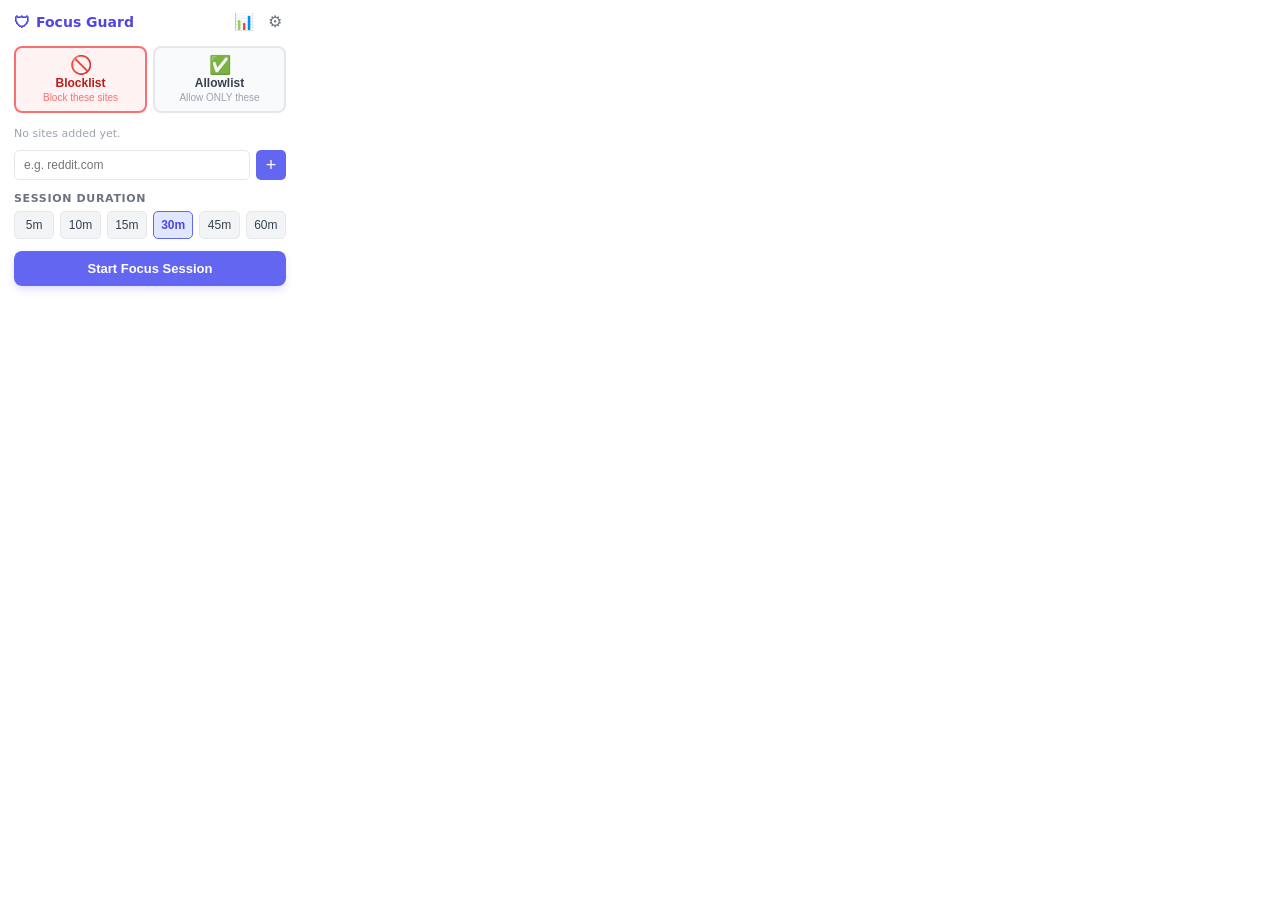
==== extension/popup.html @ ac815baa "Add extension source and update README" ====
<!DOCTYPE html>
<html lang="en">
<head>
  <meta charset="UTF-8" />
  <meta name="viewport" content="width=device-width, initial-scale=1.0" />
  <title>Focus Guard</title>
  <link rel="stylesheet" href="popup.css" />
</head>
<body>

  <!-- ── Idle View ── -->
  <div id="view-idle" class="view">
    <header class="header">
      <div class="logo">
        <span class="logo-icon">🛡</span>
        <span class="logo-text">Focus Guard</span>
      </div>
      <div class="header-right">
        <button id="btn-stats-idle" class="icon-btn" title="Stats">📊</button>
        <button id="btn-settings" class="icon-btn" title="Settings">⚙</button>
      </div>
    </header>

    <div class="section">
      <div class="mode-picker">
        <button id="mode-btn-block" class="mode-btn mode-btn-block active" type="button">
          <span class="mode-btn-icon">🚫</span>
          <span class="mode-btn-label">Blocklist</span>
          <span class="mode-btn-sub">Block these sites</span>
        </button>
        <button id="mode-btn-allow" class="mode-btn mode-btn-allow" type="button">
          <span class="mode-btn-icon">✅</span>
          <span class="mode-btn-label">Allowlist</span>
          <span class="mode-btn-sub">Allow ONLY these</span>
        </button>
      </div>
      <ul id="site-list" class="site-list"></ul>
      <div class="add-site-row">
        <input id="site-input" type="text" class="site-input" placeholder="e.g. reddit.com" />
        <button id="btn-add-site" class="btn-icon-add">+</button>
      </div>
    </div>

    <div class="section">
      <div class="section-label">Session Duration</div>
      <div class="duration-picker">
        <button class="duration-btn" data-min="5">5m</button>
        <button class="duration-btn" data-min="10">10m</button>
        <button class="duration-btn" data-min="15">15m</button>
        <button class="duration-btn active" data-min="30">30m</button>
        <button class="duration-btn" data-min="45">45m</button>
        <button class="duration-btn" data-min="60">60m</button>
      </div>
    </div>

    <button id="btn-start" class="btn-primary">Start Focus Session</button>
  </div>

  <!-- ── Active View ── -->
  <div id="view-active" class="view hidden">
    <header class="header header-active">
      <div class="logo">
        <span class="logo-icon">🛡</span>
        <span class="logo-text">Focus Guard</span>
      </div>
      <div class="status-badge">FOCUSING</div>
    </header>

    <div class="timer-display">
      <div id="countdown" class="countdown">00:00</div>
      <div id="timer-label" class="timer-label">remaining</div>
    </div>

    <div class="stats-row">
      <div class="stat-item">
        <span class="stat-value" id="active-sites-count">0</span>
        <span class="stat-label" id="active-sites-label">sites blocked</span>
      </div>
      <div class="stat-divider"></div>
      <div class="stat-item">
        <span class="stat-value" id="active-attempts">0</span>
        <span class="stat-label">distractions</span>
      </div>
    </div>

    <div class="active-sites-section">
      <div class="active-sites-header">
        <span id="active-mode-pill" class="mode-pill"></span>
        <button id="btn-toggle-sites" class="active-sites-toggle" type="button">Manage sites ▾</button>
      </div>
      <div id="active-sites-panel" class="active-sites-panel hidden">
        <ul id="active-site-list" class="site-list site-list-sm"></ul>
        <div class="add-site-row">
          <input id="active-site-input" type="text" class="site-input" placeholder="Add a site..." />
          <button id="active-btn-add-site" class="btn-icon-add">+</button>
        </div>
      </div>
    </div>

    <button id="btn-end" class="btn-secondary">End Session Early</button>
  </div>

  <!-- ── Done View ── -->
  <div id="view-done" class="view hidden">
    <div class="done-icon">✓</div>
    <h2 class="done-title">Session Complete!</h2>

    <div class="done-stats">
      <div class="done-stat">
        <span class="done-stat-value" id="done-minutes">—</span>
        <span class="done-stat-label">minutes focused</span>
      </div>
      <div class="done-stat">
        <span class="done-stat-value" id="done-blocked">—</span>
        <span class="done-stat-label">distractions blocked</span>
      </div>
    </div>

    <div class="done-stat" style="text-align:center; margin-bottom: 10px;">
      <span class="done-stat-value" id="done-streak">0</span>
      <span class="done-stat-label">day streak</span>
    </div>
    <div id="done-cta"></div>
    <button id="btn-start-again" class="btn-primary">Start Another Session</button>
    <button id="btn-done-settings" class="btn-ghost">Settings</button>
  </div>

  <!-- ── Settings View ── -->
  <div id="view-settings" class="view hidden">
    <header class="header">
      <button id="btn-settings-back" class="icon-btn">←</button>
      <span class="view-title">Settings</span>
      <button id="btn-show-stats" class="icon-btn" title="Stats">📊</button>
    </header>

    <div class="section">
      <div class="section-row">
        <div>
          <div class="section-label no-margin">Schedule Mode</div>
          <div class="section-sublabel">Auto-start a session daily</div>
        </div>
        <label class="toggle">
          <input id="schedule-toggle" type="checkbox" />
          <span class="toggle-slider"></span>
        </label>
      </div>
      <div id="schedule-options" class="schedule-options hidden">
        <div class="schedule-row">
          <label class="schedule-label">Start time</label>
          <input id="schedule-time" type="time" class="schedule-time-input" value="09:00" />
        </div>
        <div class="schedule-row">
          <label class="schedule-label">Duration</label>
          <select id="schedule-duration" class="schedule-select">
            <option value="5">5 min</option>
            <option value="10">10 min</option>
            <option value="15">15 min</option>
            <option value="30" selected>30 min</option>
            <option value="45">45 min</option>
            <option value="60">60 min</option>
          </select>
        </div>
      </div>
    </div>
  </div>

  <!-- ── Stats View ── -->
  <div id="view-stats" class="view hidden">
    <header class="header">
      <button id="btn-stats-back" class="icon-btn">←</button>
      <span class="view-title">Stats</span>
      <span></span>
    </header>

    <div class="stats-summary">
      <div class="summary-card">
        <div class="summary-value" id="stat-total-time">0m</div>
        <div class="summary-label">Total focus time</div>
      </div>
      <div class="summary-card">
        <div class="summary-value" id="stat-week-sessions">0</div>
        <div class="summary-label">Sessions this week</div>
      </div>
      <div class="summary-card">
        <div class="summary-value" id="stat-streak">0</div>
        <div class="summary-label">Day streak</div>
      </div>
      <div class="summary-card">
        <div class="summary-value" id="stat-distractions">0</div>
        <div class="summary-label">All-time blocked</div>
      </div>
    </div>

    <div class="section">
      <div class="section-label">Focus minutes — last 7 days</div>
      <canvas id="stats-chart" width="260" height="120"></canvas>
    </div>

    <div class="section" style="margin-top: 14px;">
      <div class="section-label">Top Distractions</div>
      <ul id="top-sites-list" class="site-list" style="max-height: 140px;"></ul>
    </div>
    <p id="history-truncation-notice" class="hidden" style="font-size:11px; color:var(--gray-400); text-align:center; margin: 4px 0;">
      Showing last 90 sessions. Export to keep full history.
    </p>
    <button id="btn-export-stats" class="btn-outline" style="margin-top: 10px;">Export Stats (JSON)</button>
  </div>

  <script src="popup.js"></script>
</body>
</html>
---- extension/popup.css ----
/* Focus Guard — Popup Styles */

*, *::before, *::after {
  box-sizing: border-box;
  margin: 0;
  padding: 0;
}

:root {
  --indigo: #6366f1;
  --indigo-dark: #4f46e5;
  --indigo-light: #e0e7ff;
  --green: #22c55e;
  --red: #ef4444;
  --gray-50: #f9fafb;
  --gray-100: #f3f4f6;
  --gray-200: #e5e7eb;
  --gray-400: #9ca3af;
  --gray-500: #6b7280;
  --gray-700: #374151;
  --gray-900: #111827;
  --radius: 8px;
  --radius-sm: 5px;
}

body {
  width: 300px;
  font-family: -apple-system, BlinkMacSystemFont, 'Segoe UI', system-ui, sans-serif;
  font-size: 13px;
  color: var(--gray-900);
  background: #fff;
  overflow-x: hidden;
}

button:focus-visible, input:focus-visible {
  outline: 2px solid var(--indigo);
  outline-offset: 2px;
}

.view { padding: 12px 14px 14px; }
.hidden { display: none !important; }

/* ── Header ── */
.header {
  display: flex;
  align-items: center;
  justify-content: space-between;
  margin-bottom: 14px;
}

.header-active {
  background: var(--indigo-light);
  margin: -12px -14px 14px;
  padding: 10px 14px;
  border-radius: 0 0 var(--radius) var(--radius);
}

.logo {
  display: flex;
  align-items: center;
  gap: 6px;
  font-weight: 700;
  font-size: 14px;
  color: var(--indigo-dark);
}

.logo-icon { font-size: 16px; }

.header-right {
  display: flex;
  align-items: center;
  gap: 6px;
}

.view-title {
  font-weight: 600;
  font-size: 14px;
  color: var(--gray-700);
}

.status-badge {
  font-size: 10px;
  font-weight: 700;
  letter-spacing: 0.08em;
  color: var(--indigo-dark);
  background: white;
  padding: 2px 7px;
  border-radius: 20px;
}

.session-badge {
  font-size: 11px;
  color: var(--gray-500);
  font-weight: 500;
}

/* ── Buttons ── */
.btn-primary {
  display: block;
  width: 100%;
  padding: 10px;
  background: var(--indigo);
  color: white;
  border: none;
  border-radius: var(--radius);
  font-size: 13px;
  font-weight: 600;
  cursor: pointer;
  transition: all 0.15s;
  margin-top: 10px;
  box-shadow: 0 4px 10px -2px rgba(99, 102, 241, 0.3);
}

.btn-primary:active {
  transform: translateY(1px);
  box-shadow: 0 2px 4px -1px rgba(99, 102, 241, 0.3);
}

.btn-primary:hover { background: var(--indigo-dark); }
.btn-primary:disabled { 
  background: var(--gray-400); 
  cursor: default; 
  box-shadow: none; 
  transform: none;
}

.btn-primary.btn-sm {
  width: auto;
  display: inline-block;
  padding: 7px 14px;
  font-size: 12px;
  margin-top: 8px;
}

.btn-secondary {
  display: block;
  width: 100%;
  padding: 9px;
  background: white;
  color: var(--gray-700);
  border: 1.5px solid var(--gray-200);
  border-radius: var(--radius);
  font-size: 13px;
  font-weight: 500;
  cursor: pointer;
  margin-top: 10px;
  transition: border-color 0.15s, color 0.15s;
}

.btn-secondary:hover { border-color: var(--red); color: var(--red); }

.btn-ghost {
  display: block;
  width: 100%;
  padding: 8px;
  background: transparent;
  color: var(--gray-500);
  border: none;
  font-size: 12px;
  cursor: pointer;
  margin-top: 4px;
  text-decoration: underline;
}

.btn-ghost:hover { color: var(--gray-700); }

.btn-outline {
  display: block;
  width: 100%;
  padding: 9px;
  background: white;
  color: var(--indigo);
  border: 1.5px solid var(--indigo);
  border-radius: var(--radius);
  font-size: 13px;
  font-weight: 600;
  cursor: pointer;
  text-align: center;
  text-decoration: none;
  transition: background 0.15s;
}

.btn-outline:hover { background: var(--indigo-light); }


.icon-btn {
  background: transparent;
  border: none;
  cursor: pointer;
  font-size: 16px;
  padding: 2px 4px;
  color: var(--gray-500);
  line-height: 1;
  border-radius: var(--radius-sm);
}

.icon-btn:hover { color: var(--gray-700); background: var(--gray-100); }

/* ── Sections ── */
.section {
  margin-bottom: 12px;
}

.section-label {
  font-size: 11px;
  font-weight: 600;
  color: var(--gray-500);
  text-transform: uppercase;
  letter-spacing: 0.06em;
  margin-bottom: 6px;
}

.section-label.no-margin { margin-bottom: 2px; }

.section-sublabel {
  font-size: 11px;
  color: var(--gray-500);
}

.section-row {
  display: flex;
  align-items: center;
  justify-content: space-between;
  margin-bottom: 8px;
}

/* ── Site list ── */
.site-list {
  list-style: none;
  display: flex;
  flex-direction: column;
  gap: 4px;
  margin-bottom: 6px;
  max-height: 110px;
  overflow-y: auto;
}

.site-list:empty::after {
  content: 'No sites added yet.';
  font-size: 11px;
  color: var(--gray-400);
  padding: 4px 0;
}

.site-item {
  display: flex;
  align-items: center;
  justify-content: space-between;
  background: var(--gray-50);
  border: 1px solid var(--gray-200);
  border-radius: var(--radius-sm);
  padding: 5px 8px;
  font-size: 12px;
}

.site-remove {
  background: transparent;
  border: none;
  cursor: pointer;
  color: var(--gray-400);
  font-size: 14px;
  line-height: 1;
  padding: 4px;
  margin: -4px;
}

.site-remove:hover { color: var(--red); }

.add-site-row {
  display: flex;
  gap: 6px;
}

.site-input {
  flex: 1;
  padding: 6px 9px;
  border: 1.5px solid var(--gray-200);
  border-radius: var(--radius-sm);
  font-size: 12px;
  outline: none;
  transition: border-color 0.15s;
}

.site-input:focus { border-color: var(--indigo); }

.btn-icon-add {
  width: 30px;
  height: 30px;
  background: var(--indigo);
  color: white;
  border: none;
  border-radius: var(--radius-sm);
  font-size: 18px;
  cursor: pointer;
  display: flex;
  align-items: center;
  justify-content: center;
  line-height: 1;
  padding-bottom: 1px;
}

.btn-icon-add:hover { background: var(--indigo-dark); }

/* ── Duration picker ── */
.duration-picker {
  display: flex;
  gap: 6px;
  flex-wrap: wrap;
}

.duration-btn {
  flex: 1;
  padding: 6px 4px;
  background: var(--gray-100);
  border: 1.5px solid var(--gray-200);
  border-radius: var(--radius-sm);
  font-size: 12px;
  font-weight: 500;
  cursor: pointer;
  color: var(--gray-700);
  transition: all 0.15s;
}

.duration-btn:hover { border-color: var(--indigo); color: var(--indigo); }

.duration-btn.active {
  background: var(--indigo-light);
  border-color: var(--indigo);
  color: var(--indigo-dark);
  font-weight: 700;
}


/* ── Active view ── */
.timer-display {
  text-align: center;
  padding: 20px 0 16px;
}

.countdown {
  font-size: 52px;
  font-weight: 700;
  font-variant-numeric: tabular-nums;
  letter-spacing: -0.02em;
  color: var(--gray-900);
  line-height: 1;
}

.timer-label {
  font-size: 12px;
  color: var(--gray-400);
  margin-top: 4px;
}

.stats-row {
  display: flex;
  align-items: center;
  justify-content: center;
  gap: 0;
  background: var(--gray-50);
  border: 1px solid var(--gray-200);
  border-radius: var(--radius);
  overflow: hidden;
  margin-bottom: 4px;
}

.stat-item {
  flex: 1;
  display: flex;
  flex-direction: column;
  align-items: center;
  padding: 10px 8px;
}

.stat-value {
  font-size: 22px;
  font-weight: 700;
  color: var(--gray-900);
  font-variant-numeric: tabular-nums;
}

.stat-label {
  font-size: 10px;
  color: var(--gray-500);
  margin-top: 2px;
}

.stat-divider {
  width: 1px;
  height: 36px;
  background: var(--gray-200);
}

/* ── Done view ── */
.done-icon {
  width: 48px;
  height: 48px;
  background: #dcfce7;
  color: var(--green);
  border-radius: 50%;
  display: flex;
  align-items: center;
  justify-content: center;
  font-size: 22px;
  font-weight: 700;
  margin: 8px auto 10px;
}

.done-title {
  font-size: 17px;
  font-weight: 700;
  text-align: center;
  color: var(--gray-900);
  margin-bottom: 14px;
}

.done-stats {
  display: flex;
  gap: 10px;
  margin-bottom: 14px;
}

.done-stat {
  flex: 1;
  text-align: center;
  background: var(--gray-50);
  border: 1px solid var(--gray-200);
  border-radius: var(--radius);
  padding: 10px 8px;
}

.done-stat-value {
  display: block;
  font-size: 24px;
  font-weight: 700;
  color: var(--indigo);
  font-variant-numeric: tabular-nums;
}

.done-stat-label {
  font-size: 10px;
  color: var(--gray-400);
  margin-top: 2px;
}


/* ── Settings view ── */
/* ── Mode picker (segmented control) ── */
.mode-picker {
  display: flex;
  gap: 6px;
  margin-bottom: 10px;
}

.mode-btn {
  flex: 1;
  display: flex;
  flex-direction: column;
  align-items: center;
  gap: 2px;
  padding: 8px 6px;
  border: 2px solid var(--gray-200);
  border-radius: var(--radius);
  background: var(--gray-50);
  cursor: pointer;
  transition: all 0.15s;
  text-align: center;
}

.mode-btn:hover { border-color: var(--gray-400); background: var(--gray-100); }

.mode-btn-icon { font-size: 18px; line-height: 1; }

.mode-btn-label {
  font-size: 12px;
  font-weight: 700;
  color: var(--gray-700);
}

.mode-btn-sub {
  font-size: 10px;
  color: var(--gray-400);
  font-weight: 400;
}

/* Active: Blocklist = red tint */
.mode-btn-block.active {
  border-color: #f87171;
  background: #fef2f2;
}
.mode-btn-block.active .mode-btn-label { color: #b91c1c; }
.mode-btn-block.active .mode-btn-sub   { color: #f87171; }

/* Active: Allowlist = green tint */
.mode-btn-allow.active {
  border-color: #4ade80;
  background: #f0fdf4;
}
.mode-btn-allow.active .mode-btn-label { color: #15803d; }
.mode-btn-allow.active .mode-btn-sub   { color: #4ade80; }

/* ── Active view — mid-session site management ── */
.active-sites-section {
  margin: 8px 0 4px;
  border: 1px solid var(--gray-200);
  border-radius: var(--radius);
  overflow: hidden;
}

.active-sites-header {
  display: flex;
  align-items: center;
  justify-content: space-between;
  padding: 7px 10px;
  background: var(--gray-50);
}

.mode-pill {
  font-size: 11px;
  font-weight: 700;
  padding: 2px 8px;
  border-radius: 20px;
}

.mode-pill-block {
  background: #fef2f2;
  color: #b91c1c;
  border: 1px solid #fecaca;
}

.mode-pill-allow {
  background: #f0fdf4;
  color: #15803d;
  border: 1px solid #bbf7d0;
}

.active-sites-toggle {
  background: transparent;
  border: none;
  font-size: 11px;
  color: var(--indigo);
  cursor: pointer;
  padding: 0;
  font-weight: 500;
}

.active-sites-toggle:hover { text-decoration: underline; }

.active-sites-panel {
  padding: 8px 10px 10px;
  border-top: 1px solid var(--gray-200);
  background: white;
}

.site-list-sm {
  max-height: 80px;
  margin-bottom: 6px;
}

/* ── Toggle ── */
.toggle {
  position: relative;
  display: inline-block;
  width: 36px;
  height: 20px;
}

.toggle input { opacity: 0; width: 0; height: 0; }

.toggle-slider {
  position: absolute;
  cursor: pointer;
  inset: 0;
  background: var(--gray-300, #d1d5db);
  border-radius: 20px;
  transition: background 0.2s;
}

.toggle-slider::before {
  content: '';
  position: absolute;
  width: 14px;
  height: 14px;
  left: 3px;
  top: 3px;
  background: white;
  border-radius: 50%;
  transition: transform 0.2s;
  box-shadow: 0 1px 3px rgba(0,0,0,0.2);
}

.toggle input:checked + .toggle-slider { background: var(--indigo); }
.toggle input:checked + .toggle-slider::before { transform: translateX(16px); }

/* ── Schedule options ── */
.schedule-options {
  margin-top: 8px;
  display: flex;
  flex-direction: column;
  gap: 8px;
}

.schedule-row {
  display: flex;
  align-items: center;
  justify-content: space-between;
}

.schedule-label {
  font-size: 12px;
  color: var(--gray-500);
}

.schedule-time-input,
.schedule-select {
  padding: 5px 8px;
  border: 1.5px solid var(--gray-200);
  border-radius: var(--radius-sm);
  font-size: 12px;
  outline: none;
  transition: border-color 0.15s;
}

.schedule-time-input:focus,
.schedule-select:focus { border-color: var(--indigo); }

/* ── Stats view ── */
.stats-summary {
  display: grid;
  grid-template-columns: 1fr 1fr;
  gap: 8px;
  margin-bottom: 14px;
}

.summary-card {
  background: var(--gray-50);
  border: 1px solid var(--gray-200);
  border-radius: var(--radius);
  padding: 10px;
  text-align: center;
}

.summary-value {
  font-size: 20px;
  font-weight: 700;
  color: var(--indigo);
  font-variant-numeric: tabular-nums;
}

.summary-label {
  font-size: 10px;
  color: var(--gray-400);
  margin-top: 2px;
}

#stats-chart {
  display: block;
  width: 100%;
  height: auto;
  border-radius: var(--radius-sm);
}

/* ── Undo toast ── */
.undo-toast {
  position: fixed;
  bottom: 12px;
  left: 50%;
  transform: translateX(-50%);
  background: var(--gray-700);
  color: white;
  font-size: 12px;
  padding: 7px 14px;
  border-radius: 20px;
  display: flex;
  align-items: center;
  gap: 10px;
  z-index: 100;
  white-space: nowrap;
}

.undo-toast-btn {
  background: transparent;
  border: none;
  color: var(--indigo-light);
  font-size: 12px;
  font-weight: 700;
  cursor: pointer;
  padding: 0;
}

/* ── Dark mode ── */
@media (prefers-color-scheme: dark) {
  :root {
    --indigo: #818cf8;
    --indigo-dark: #6366f1;
    --indigo-light: #1e1b4b;
    --green: #4ade80;
    --red: #f87171;
    --gray-50: #1f2937;
    --gray-100: #374151;
    --gray-200: #4b5563;
    --gray-400: #9ca3af;
    --gray-500: #d1d5db;
    --gray-700: #f3f4f6;
    --gray-900: #f9fafb;
  }

  body {
    background: #111827;
    color: #f9fafb;
  }

  .btn-primary {
    box-shadow: 0 4px 10px -2px rgba(99, 102, 241, 0.2);
  }

  .btn-secondary {
    background: #1f2937;
    color: #f3f4f6;
    border-color: #4b5563;
  }

  .btn-outline {
    background: #1f2937;
  }

  .site-item {
    background: #1f2937;
    border-color: #4b5563;
  }

  .summary-card,
  .done-stat {
    background: #1f2937;
    border-color: #4b5563;
  }

  .stats-row {
    background: #1f2937;
    border-color: #4b5563;
  }

  .mode-btn {
    background: #1f2937;
    border-color: #4b5563;
  }

  .active-sites-section {
    border-color: #4b5563;
  }

  .active-sites-header {
    background: #1f2937;
  }

  .active-sites-panel {
    background: #111827;
    border-color: #4b5563;
  }

  .header-active {
    background: #1e1b4b;
  }

  .undo-toast {
    background: #374151;
  }
}
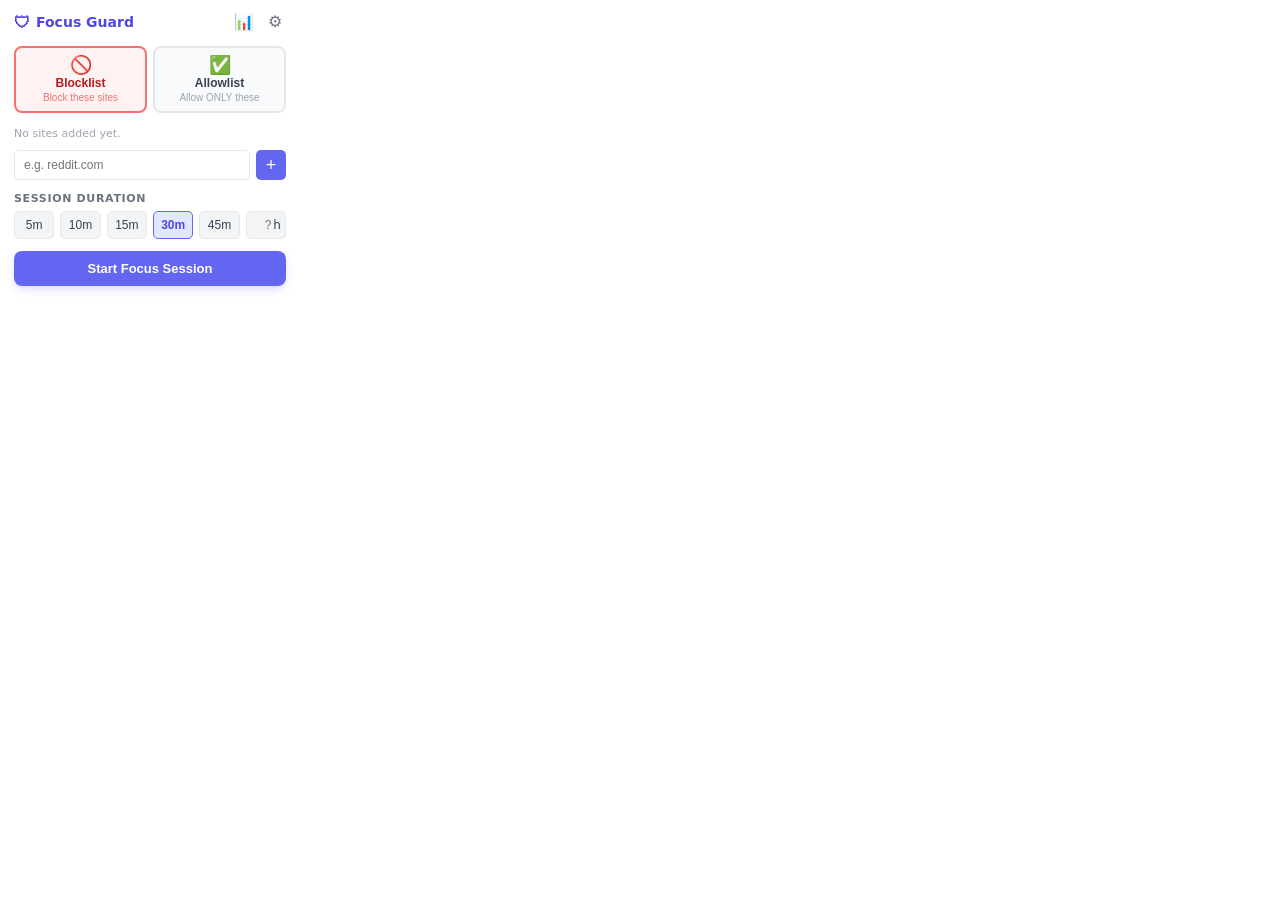
==== commit 65d8e213: "newly added chagnes" ====
--- a/extension/popup.html
+++ b/extension/popup.html
@@ -49,7 +49,10 @@
         <button class="duration-btn" data-min="15">15m</button>
         <button class="duration-btn active" data-min="30">30m</button>
         <button class="duration-btn" data-min="45">45m</button>
-        <button class="duration-btn" data-min="60">60m</button>
+        <div class="custom-duration" id="custom-duration-wrapper">
+          <input type="number" id="custom-duration-input" min="1" max="24" placeholder="?" class="duration-input" />
+          <span class="duration-unit">h</span>
+        </div>
       </div>
     </div>
 
@@ -157,7 +160,9 @@
             <option value="15">15 min</option>
             <option value="30" selected>30 min</option>
             <option value="45">45 min</option>
-            <option value="60">60 min</option>
+            <option value="60">1 hour</option>
+            <option value="120">2 hours</option>
+            <option value="180">3 hours</option>
           </select>
         </div>
       </div>
--- a/extension/popup.css
+++ b/extension/popup.css
@@ -330,6 +330,67 @@
   font-weight: 700;
 }
 
+.custom-duration {
+  display: flex;
+  align-items: center;
+  flex: 1;
+  background: var(--gray-100);
+  border: 1.5px solid var(--gray-200);
+  border-radius: var(--radius-sm);
+  padding: 0 4px;
+  overflow: hidden;
+  transition: all 0.15s;
+  cursor: text;
+}
+
+.custom-duration:focus-within {
+  border-color: var(--indigo);
+}
+
+.custom-duration.active {
+  background: var(--indigo-light);
+  border-color: var(--indigo);
+  color: var(--indigo-dark);
+  font-weight: 700;
+}
+
+.duration-input {
+  width: 100%;
+  min-width: 20px;
+  border: none;
+  background: transparent;
+  font-size: 12px;
+  font-weight: 500;
+  color: var(--gray-700);
+  text-align: right;
+  outline: none;
+  padding: 0;
+  -moz-appearance: textfield;
+  appearance: textfield;
+}
+
+.duration-input::-webkit-outer-spin-button,
+.duration-input::-webkit-inner-spin-button {
+  -webkit-appearance: none;
+  margin: 0;
+}
+
+.custom-duration.active .duration-input {
+  color: var(--indigo-dark);
+  font-weight: 700;
+}
+
+.duration-unit {
+  font-size: 12px;
+  font-weight: 500;
+  color: var(--gray-700);
+  padding-left: 2px;
+}
+
+.custom-duration.active .duration-unit {
+  color: var(--indigo-dark);
+}
+
 
 /* ── Active view ── */
 .timer-display {
